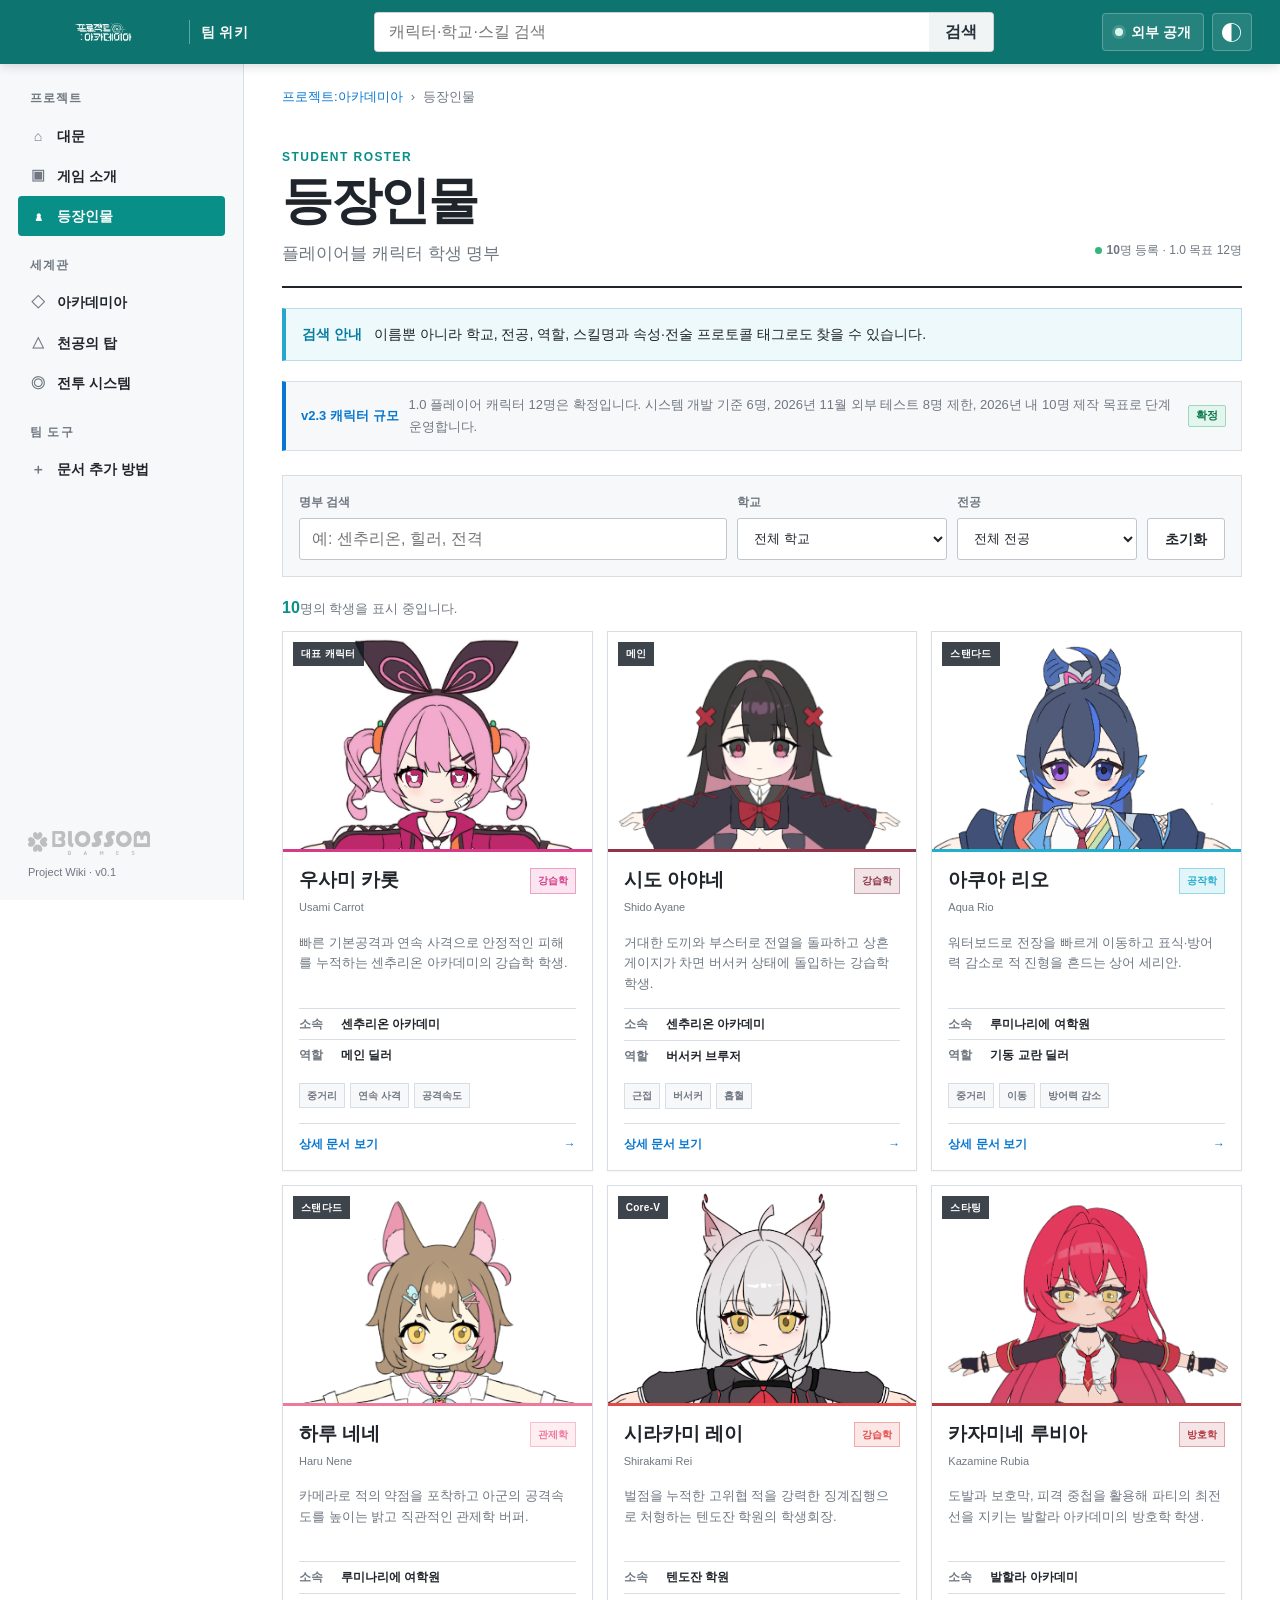
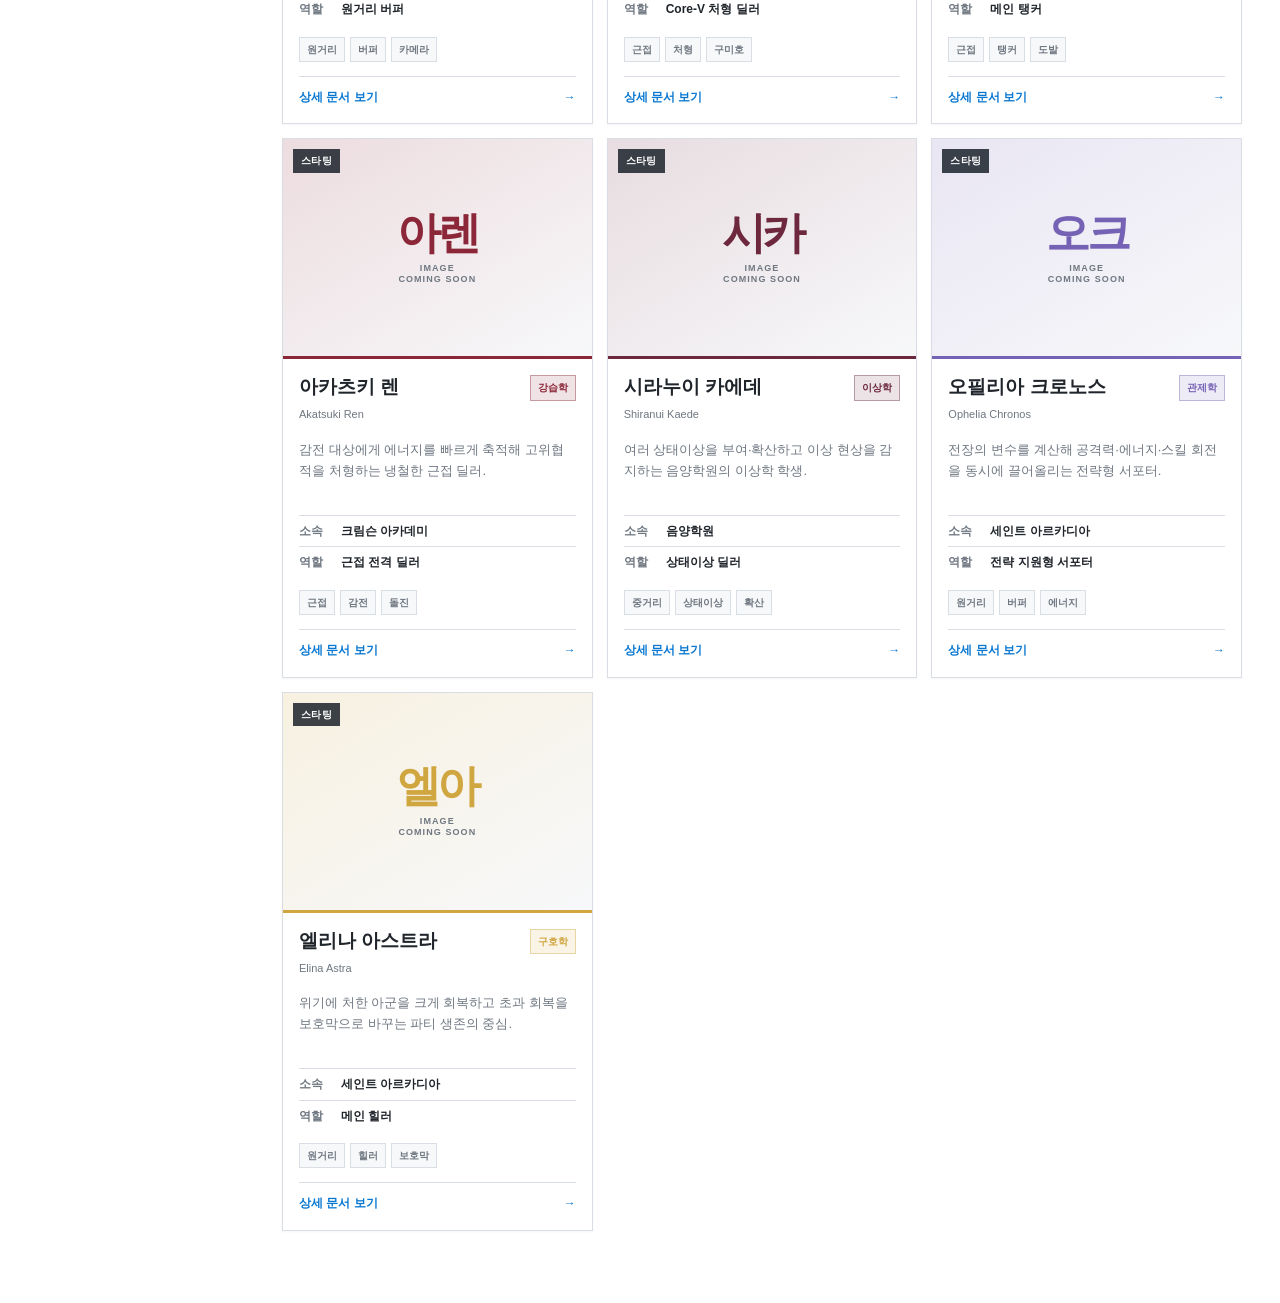
==== characters.html @ 2f18c238 "1" ====
<!doctype html>
<html lang="ko">
<head>
  <meta charset="utf-8"><meta name="viewport" content="width=device-width, initial-scale=1">
  <meta name="description" content="프로젝트: 아카데미아 플레이어블 캐릭터 학생 명부">
  <title>등장인물 — 프로젝트: 아카데미아 위키</title>
  <link rel="icon" href="ProAkaTitle_Kr.png">
  <link rel="stylesheet" href="assets/css/styles.css">
  <script defer src="assets/js/data.js"></script><script defer src="assets/js/app.js"></script>
</head>
<body data-page="characters">
  <a class="skip-link" href="#content">본문으로 건너뛰기</a>
  <header class="site-header"><div class="header-inner">
    <button class="icon-button menu-button" type="button" aria-label="메뉴 열기" aria-controls="sidebar" aria-expanded="false">☰</button>
    <a class="wordmark" href="index.html"><img src="ProAkaTitle_Kr.png" alt="프로젝트 아카데미아"><span>팀 위키</span></a>
    <form class="site-search" action="characters.html" role="search"><label class="sr-only" for="global-search">위키 검색</label><input id="global-search" name="q" type="search" placeholder="캐릭터·학교·스킬 검색"><button type="submit">검색</button></form>
    <div class="header-actions"><button class="mode-toggle" type="button" aria-pressed="false"><span class="mode-dot"></span><span class="mode-label">외부 공개</span></button><button class="icon-button theme-toggle" type="button" aria-label="화면 테마 변경">◐</button></div>
  </div></header>
  <div class="site-shell">
    <aside class="sidebar" id="sidebar"><nav aria-label="주요 문서">
      <p class="nav-heading">프로젝트</p><a class="nav-link" href="index.html"><span>⌂</span> 대문</a><a class="nav-link" href="index.html#game"><span>▣</span> 게임 소개</a><a class="nav-link active" href="characters.html"><span>♟</span> 등장인물</a>
      <p class="nav-heading">세계관</p><a class="nav-link" href="index.html#world"><span>◇</span> 아카데미아</a><a class="nav-link" href="index.html#tower"><span>△</span> 천공의 탑</a><a class="nav-link" href="index.html#systems"><span>◎</span> 전투 시스템</a>
      <p class="nav-heading">팀 도구</p><a class="nav-link internal-only" href="guide.html#internal"><span>⚙</span> 개발 자료 안내 <b>내부</b></a><a class="nav-link" href="guide.html"><span>＋</span> 문서 추가 방법</a>
    </nav><div class="sidebar-foot"><img src="BlossomGames_Logo.png" alt="Blossom Games"><span>Project Wiki · v0.1</span></div></aside>
    <main class="main" id="content"><div class="crumbs"><a href="index.html">프로젝트:아카데미아</a><span>›</span><span>등장인물</span></div>
      <article class="wiki-article"><header class="article-header"><div><span class="eyebrow">STUDENT ROSTER</span><h1>등장인물</h1><p class="lead">플레이어블 캐릭터 학생 명부</p></div><div class="article-meta"><span class="status-dot"></span><b id="roster-total">10</b>명 등록 · 1.0 목표 12명</div></header>
        <div class="notice notice-info"><strong>검색 안내</strong><span>이름뿐 아니라 학교, 전공, 역할, 스킬명과 속성·전술 프로토콜 태그로도 찾을 수 있습니다.</span></div>
        <div class="source-note"><b>v2.3 캐릭터 규모</b><span>1.0 플레이어 캐릭터 12명은 확정입니다. 시스템 개발 기준 6명, 2026년 11월 외부 테스트 8명 제한, 2026년 내 10명 제작 목표로 단계 운영합니다.</span><span class="design-status confirmed">확정</span></div>
        <section class="roster-tools" aria-label="학생 명부 필터">
          <label class="filter-search"><span>명부 검색</span><input id="roster-search" type="search" placeholder="예: 센추리온, 힐러, 전격"></label>
          <label><span>학교</span><select id="school-filter"><option value="">전체 학교</option></select></label>
          <label><span>전공</span><select id="major-filter"><option value="">전체 전공</option></select></label>
          <button id="filter-reset" class="button reset" type="button">초기화</button>
        </section>
        <div class="roster-summary"><b id="result-count">0</b>명의 학생을 표시 중입니다.</div>
        <section class="character-grid" id="character-grid" aria-live="polite"></section>
        <div class="empty-state" id="empty-state" hidden><strong>조건에 맞는 학생이 없습니다.</strong><span>검색어를 줄이거나 필터를 초기화해 주세요.</span></div>
      </article>
    </main>
  </div><div class="sidebar-scrim" hidden></div>
</body></html>
---- assets/css/styles.css ----
:root {
  color-scheme: light;
  --bg: #eef1f4;
  --paper: #ffffff;
  --paper-muted: #f7f8fa;
  --ink: #20252b;
  --muted: #6f7781;
  --line: #d9dee4;
  --line-strong: #bfc6ce;
  --brand: #078f88;
  --brand-dark: #08756f;
  --brand-soft: #e7f7f5;
  --blue: #0877d1;
  --cyan: #02bfd3;
  --warning: #b26a00;
  --shadow: 0 1px 2px rgb(15 23 42 / 8%), 0 8px 28px rgb(15 23 42 / 5%);
  --header-h: 64px;
  font-family: Pretendard, "Noto Sans KR", "Apple SD Gothic Neo", "Malgun Gothic", sans-serif;
}

:root[data-theme="dark"] {
  color-scheme: dark;
  --bg: #11161b;
  --paper: #1b2229;
  --paper-muted: #151b21;
  --ink: #edf3f7;
  --muted: #a3adb7;
  --line: #35404a;
  --line-strong: #4a5660;
  --brand: #10a89d;
  --brand-dark: #087c75;
  --brand-soft: #143936;
  --blue: #5caef0;
  --shadow: 0 12px 40px rgb(0 0 0 / 22%);
}

* { box-sizing: border-box; }
html { scroll-behavior: smooth; scroll-padding-top: calc(var(--header-h) + 18px); }
body { margin: 0; min-width: 320px; background: var(--bg); color: var(--ink); font-size: 16px; line-height: 1.72; }
a { color: var(--blue); text-decoration: none; }
a:hover { text-decoration: underline; }
button, input { font: inherit; }
img { max-width: 100%; }
.sr-only { position: absolute; width: 1px; height: 1px; padding: 0; margin: -1px; overflow: hidden; clip: rect(0,0,0,0); white-space: nowrap; border: 0; }
.skip-link { position: fixed; z-index: 100; left: 16px; top: -80px; padding: 10px 16px; background: var(--paper); color: var(--ink); border: 2px solid var(--brand); }
.skip-link:focus { top: 10px; }

.site-header { position: sticky; top: 0; z-index: 50; height: var(--header-h); background: #0d746f; color: white; box-shadow: 0 2px 10px rgb(10 30 40 / 16%); }
.header-inner { height: 100%; max-width: 1600px; margin: auto; display: flex; align-items: center; gap: 20px; padding: 0 28px; }
.wordmark { flex: 0 0 238px; display: flex; align-items: center; gap: 11px; color: white; font-size: 14px; font-weight: 800; letter-spacing: .02em; }
.wordmark:hover { text-decoration: none; }
.wordmark img { width: 150px; height: 44px; object-fit: contain; filter: brightness(0) invert(1); }
.wordmark span { padding-left: 11px; border-left: 1px solid rgb(255 255 255 / 35%); }
.site-search { flex: 1; max-width: 620px; margin: 0 auto; display: flex; height: 40px; border-radius: 4px; overflow: hidden; background: white; border: 1px solid rgb(0 0 0 / 18%); }
.site-search input { min-width: 0; flex: 1; border: 0; padding: 0 14px; background: white; color: #20252b; outline: 0; }
.site-search input:focus { box-shadow: inset 0 0 0 2px #40cfc7; }
.site-search button { border: 0; padding: 0 16px; background: #f1f4f5; color: #26323b; font-weight: 750; cursor: pointer; }
.header-actions { display: flex; align-items: center; gap: 8px; }
.icon-button, .mode-toggle { border: 1px solid rgb(255 255 255 / 25%); background: rgb(255 255 255 / 10%); color: white; height: 38px; border-radius: 4px; cursor: pointer; }
.icon-button { width: 40px; font-size: 21px; }
.mode-toggle { display: flex; align-items: center; gap: 8px; padding: 0 12px; font-size: 14px; font-weight: 750; white-space: nowrap; }
.mode-dot { width: 8px; height: 8px; border-radius: 50%; background: #d9f6ed; box-shadow: 0 0 0 3px rgb(255 255 255 / 15%); }
.mode-toggle[aria-pressed="true"] { background: #172332; border-color: #172332; }
.mode-toggle[aria-pressed="true"] .mode-dot { background: #ffb84c; }
.menu-button { display: none; }

.site-shell { max-width: 1600px; min-height: calc(100vh - var(--header-h)); margin: 0 auto; display: grid; grid-template-columns: 244px minmax(0, 1fr); background: var(--paper); box-shadow: var(--shadow); }
.sidebar { position: sticky; top: var(--header-h); align-self: start; height: calc(100vh - var(--header-h)); padding: 24px 18px 18px; background: var(--paper-muted); border-right: 1px solid var(--line); display: flex; flex-direction: column; overflow-y: auto; }
.nav-heading { margin: 19px 12px 7px; color: var(--muted); font-size: 12px; font-weight: 850; letter-spacing: .09em; text-transform: uppercase; }
.nav-heading:first-child { margin-top: 0; }
.nav-link { display: flex; align-items: center; gap: 10px; padding: 8px 11px; border-radius: 4px; color: var(--ink); font-size: 14px; font-weight: 650; }
.nav-link:hover { background: var(--brand-soft); color: var(--brand-dark); text-decoration: none; }
.nav-link.active { background: var(--brand); color: white; }
.nav-link span { width: 18px; text-align: center; color: var(--muted); }
.nav-link.active span { color: white; }
.nav-link b { margin-left: auto; font-size: 10px; color: #ce7900; }
.sidebar-foot { margin-top: auto; padding: 24px 10px 0; color: var(--muted); font-size: 11px; }
.sidebar-foot img { display: block; width: 122px; margin-bottom: 8px; filter: grayscale(1); opacity: .64; }
:root[data-theme="dark"] .sidebar-foot img { filter: grayscale(1) invert(1); }

.main { min-width: 0; padding: 22px 38px 72px; }
.crumbs { max-width: 1120px; margin: 0 auto 12px; display: flex; align-items: center; gap: 8px; color: var(--muted); font-size: 13px; }
.wiki-article { max-width: 1120px; margin: auto; }
.article-header { display: flex; align-items: flex-end; justify-content: space-between; gap: 20px; padding: 22px 0 18px; border-bottom: 2px solid var(--ink); }
.article-header h1 { margin: 2px 0 0; font-size: clamp(2rem, 4vw, 3.35rem); line-height: 1.15; letter-spacing: -.045em; }
.eyebrow, .section-kicker { color: var(--brand); font-size: 12px; font-weight: 900; letter-spacing: .12em; }
.lead { margin: 8px 0 0; color: var(--muted); font-size: 1.08rem; }
.article-meta { padding-bottom: 8px; color: var(--muted); font-size: 12px; white-space: nowrap; }
.status-dot { display: inline-block; width: 7px; height: 7px; margin-right: 5px; border-radius: 50%; background: #2cb979; }
.notice { margin: 20px 0; padding: 13px 16px; border: 1px solid #b8dce8; border-left: 4px solid #28a6cc; background: #eef9fc; display: flex; gap: 12px; font-size: 14px; }
:root[data-theme="dark"] .notice { background: #172c35; border-color: #345766; }
.notice strong { flex: 0 0 auto; color: #087da3; }

.home-grid { display: grid; grid-template-columns: minmax(0, 1fr) 310px; gap: 22px; align-items: stretch; margin-top: 24px; }
.feature-panel { min-height: 390px; padding: 40px; border: 1px solid #263d52; background: linear-gradient(135deg, #102435, #133e54 63%, #096c75); color: white; display: flex; flex-direction: column; justify-content: space-between; overflow: hidden; position: relative; }
.feature-panel::after { content: "A"; position: absolute; right: -25px; top: -86px; font: 900 330px/1 Arial; color: rgb(5 204 220 / 9%); transform: rotate(-8deg); }
.feature-copy { position: relative; z-index: 1; max-width: 620px; }
.feature-panel h2 { margin: 7px 0 16px; font-size: clamp(2rem, 4vw, 3.25rem); line-height: 1.1; letter-spacing: -.045em; }
.feature-panel p { max-width: 590px; margin: 0; color: #d8e9ee; }
.feature-actions { display: flex; gap: 10px; margin-top: 26px; }
.button { display: inline-flex; align-items: center; justify-content: center; min-height: 42px; padding: 0 17px; border-radius: 3px; font-weight: 800; font-size: 14px; }
.button:hover { text-decoration: none; }
.button.primary { background: #0dd1ca; color: #062f35; }
.button.quiet { border: 1px solid rgb(255 255 255 / 38%); color: white; }
.loop-card { position: relative; z-index: 1; display: grid; grid-template-columns: auto 1fr auto 1fr auto 1fr auto; align-items: center; gap: 8px; padding-top: 24px; color: #b8dce4; font-size: 11px; font-weight: 800; letter-spacing: .04em; }
.loop-card i { height: 1px; background: rgb(255 255 255 / 25%); }
.game-infobox { border: 1px solid var(--line-strong); background: var(--paper); align-self: stretch; }
.infobox-title { padding: 13px; background: var(--brand); color: white; font-size: 18px; font-weight: 850; text-align: center; }
.title-logo-wrap { height: 154px; display: grid; place-items: center; padding: 20px; background: linear-gradient(145deg, #101923, #092f47); border-bottom: 1px solid var(--line); }
.title-logo-wrap img { max-height: 115px; object-fit: contain; }
.compact-info { margin: 0; }
.compact-info div { display: grid; grid-template-columns: 82px 1fr; border-bottom: 1px solid var(--line); }
.compact-info div:last-child { border-bottom: 0; }
.compact-info dt, .compact-info dd { margin: 0; padding: 10px 11px; font-size: 13px; line-height: 1.45; }
.compact-info dt { background: var(--paper-muted); font-weight: 800; text-align: center; }
.compact-info dd { border-left: 1px solid var(--line); }
.tag { display: inline-block; padding: 2px 7px; border-radius: 99px; font-size: 11px; font-weight: 800; }
.tag.amber { background: #fff0d4; color: #9a5a00; }
.design-status { display: inline-flex; align-items: center; min-height: 22px; padding: 2px 7px; border: 1px solid transparent; border-radius: 2px; font-size: 11px; font-weight: 850; line-height: 1.2; white-space: nowrap; vertical-align: middle; }
.design-status.confirmed { background: #e3f6ed; border-color: #9fd6bd; color: #08764e; }
.design-status.proposed { background: #e8f1fc; border-color: #aacbed; color: #21659d; }
.design-status.validation { background: #fff3d9; border-color: #eac77f; color: #956000; }
.design-status.followup { background: #f2ebfa; border-color: #cdb6e6; color: #75469e; }
.design-status.art { background: #fbe8ef; border-color: #e8b4c8; color: #a13c65; }
.design-status.tbd, .tbd-value { background: #eceff2; border: 1px solid #cbd1d7; color: #5f6871; }
.tbd-value { display: inline-block; padding: 1px 6px; border-radius: 2px; font-size: 11px; font-weight: 850; letter-spacing: .04em; }
:root[data-theme="dark"] .design-status.confirmed { background: #163c30; border-color: #286b53; color: #79d7ae; }
:root[data-theme="dark"] .design-status.proposed { background: #182f45; border-color: #315a7c; color: #88bee7; }
:root[data-theme="dark"] .design-status.validation { background: #41351e; border-color: #705a2e; color: #ebc575; }
:root[data-theme="dark"] .design-status.followup { background: #322640; border-color: #5b4375; color: #c2a3df; }
:root[data-theme="dark"] .design-status.art { background: #432332; border-color: #75405a; color: #e8a2bf; }
:root[data-theme="dark"] .design-status.tbd, :root[data-theme="dark"] .tbd-value { background: #2a323a; border-color: #4c5660; color: #b6c0c9; }

.article-section { padding-top: 28px; }
.article-section > h2 { margin: 0 0 16px; padding: 0 0 9px; border-bottom: 1px solid var(--line-strong); font-size: 1.55rem; line-height: 1.3; }
.article-section > h2 span { color: var(--brand); }
.article-section p { max-width: 860px; }
blockquote { margin: 20px 0; padding: 15px 20px; border-left: 4px solid var(--brand); background: var(--paper-muted); color: var(--muted); }
.system-grid { display: grid; grid-template-columns: repeat(4, 1fr); gap: 10px; }
.system-grid-wide { grid-template-columns: repeat(3, 1fr); }
.system-card { min-height: 145px; padding: 19px; border: 1px solid var(--line); border-top: 3px solid var(--brand); background: var(--paper); }
.system-card b { font-size: 16px; }
.system-card p { margin: 9px 0 0; color: var(--muted); font-size: 14px; line-height: 1.6; }
.system-card .design-status { margin-top: 14px; }
.internal-note { margin-top: 16px; padding: 15px 18px; border: 1px dashed #d59637; background: #fff9ec; }
:root[data-theme="dark"] .internal-note { background: #34291a; }
.internal-note strong { color: var(--warning); }
.internal-note p { margin: 4px 0 0; font-size: 14px; }
.wiki-table-wrap { overflow-x: auto; }
.wiki-table { width: 100%; border-collapse: collapse; font-size: 14px; }
.wiki-table th, .wiki-table td { border: 1px solid var(--line); padding: 10px 12px; text-align: left; }
.wiki-table th { background: var(--paper-muted); font-weight: 800; }
.wiki-table td:first-child { width: 170px; font-weight: 700; }
.portal-grid { display: grid; grid-template-columns: 1fr 1fr; gap: 12px; }
.portal-grid a { min-height: 130px; padding: 20px; border: 1px solid var(--line); color: var(--ink); display: flex; flex-direction: column; }
.portal-grid a:hover { border-color: var(--brand); background: var(--brand-soft); text-decoration: none; }
.portal-grid strong { font-size: 18px; }
.portal-grid span { color: var(--muted); font-size: 14px; }
.portal-grid em { margin-top: auto; color: var(--blue); font-size: 13px; font-style: normal; font-weight: 800; }
.operation-flow { display: grid; grid-template-columns: 1fr auto 1fr auto 1fr auto 1fr; gap: 10px; align-items: stretch; margin: 12px 0 20px; }
.operation-flow > div { min-width: 0; padding: 15px; border: 1px solid var(--line); border-top: 3px solid var(--cyan); background: var(--paper-muted); }
.operation-flow b, .operation-flow span { display: block; }
.operation-flow b { margin-bottom: 5px; font-size: 15px; }
.operation-flow span { color: var(--muted); font-size: 12px; line-height: 1.5; }
.operation-flow > i { align-self: center; color: var(--brand); font-style: normal; font-weight: 900; }
.status-legend { display: grid; grid-template-columns: repeat(3, 1fr); gap: 8px; margin: 12px 0 20px; }
.status-legend > span { display: flex; align-items: center; gap: 8px; min-width: 0; padding: 9px; border: 1px solid var(--line); background: var(--paper-muted); color: var(--muted); font-size: 12px; }
.source-note { margin: 14px 0 20px; padding: 12px 15px; border: 1px solid var(--line); border-left: 4px solid var(--blue); background: var(--paper-muted); display: flex; align-items: center; gap: 10px; font-size: 13px; }
.source-note b { flex: 0 0 auto; color: var(--blue); }
.source-note span:not(.design-status) { color: var(--muted); }
.field-help { color: var(--muted); font-size: 12px; line-height: 1.6; }
.internal-only { display: none !important; }
.internal-mode .internal-only { display: flex !important; }
.internal-mode tr.internal-only { display: table-row !important; }
.internal-mode .compact-info div.internal-only { display: grid !important; }

/* Student roster */
.roster-tools { margin-top: 24px; padding: 16px; display: grid; grid-template-columns: minmax(220px, 1fr) 210px 180px auto; gap: 10px; align-items: end; border: 1px solid var(--line); background: var(--paper-muted); }
.roster-tools label { display: grid; gap: 5px; }
.roster-tools label > span { color: var(--muted); font-size: 12px; font-weight: 800; }
.roster-tools input, .roster-tools select { width: 100%; height: 42px; border: 1px solid var(--line-strong); border-radius: 3px; padding: 0 12px; background: var(--paper); color: var(--ink); }
.roster-tools input:focus, .roster-tools select:focus { outline: 2px solid color-mix(in srgb, var(--brand), transparent 55%); border-color: var(--brand); }
.button.reset { height: 42px; border: 1px solid var(--line-strong); background: var(--paper); color: var(--ink); cursor: pointer; }
.roster-summary { margin: 17px 0 10px; color: var(--muted); font-size: 13px; }
.roster-summary b { color: var(--brand); font-size: 16px; }
.character-grid { display: grid; grid-template-columns: repeat(3, minmax(0, 1fr)); gap: 14px; }
.character-card { min-width: 0; border: 1px solid var(--line); background: var(--paper); display: flex; flex-direction: column; box-shadow: 0 1px 2px rgb(15 23 42 / 4%); transition: transform .16s ease, box-shadow .16s ease, border-color .16s ease; }
.character-card:hover { transform: translateY(-2px); border-color: var(--character-color); box-shadow: var(--shadow); }
.character-visual { position: relative; height: 220px; display: grid; place-items: end center; overflow: hidden; background: linear-gradient(150deg, color-mix(in srgb, var(--character-color), white 84%), var(--paper-muted)); border-bottom: 3px solid var(--character-color); }
:root[data-theme="dark"] .character-visual { background: linear-gradient(150deg, color-mix(in srgb, var(--character-color), #161c22 70%), #151b21); }
.card-portrait { width: 100%; height: 100%; object-fit: contain; object-position: center bottom; transition: transform .2s ease; }
.character-card:hover .card-portrait { transform: scale(1.025); }
.rarity-badge { position: absolute; left: 10px; top: 10px; padding: 3px 8px; background: rgb(20 28 36 / 82%); color: white; font-size: 10px; font-weight: 850; letter-spacing: .03em; }
.portrait-placeholder { display: grid; place-items: center; align-content: center; gap: 8px; color: var(--character-color); }
.portrait-placeholder b { font-size: 44px; line-height: 1; letter-spacing: -.08em; }
.portrait-placeholder span { color: var(--muted); font: 800 9px/1.25 Arial; letter-spacing: .12em; text-align: center; }
.character-card-body { flex: 1; padding: 16px; display: flex; flex-direction: column; }
.character-card-head { display: flex; gap: 10px; justify-content: space-between; align-items: start; }
.character-card-head h2 { margin: 0; color: var(--ink); font-size: 19px; line-height: 1.25; }
.character-card-head a:hover { text-decoration-color: var(--character-color); }
.character-card-head div > span { color: var(--muted); font-size: 11px; }
.role-chip { flex: 0 0 auto; padding: 3px 7px; background: color-mix(in srgb, var(--character-color), transparent 87%); color: var(--character-color); border: 1px solid color-mix(in srgb, var(--character-color), transparent 60%); font-size: 10px; font-weight: 850; }
.character-card-body > p { color: var(--muted); font-size: 13px; line-height: 1.6; min-height: 62px; }
.character-card dl { margin: 0 0 12px; font-size: 12px; }
.character-card dl div { display: flex; border-top: 1px solid var(--line); padding: 5px 0; }
.character-card dt { flex: 0 0 42px; color: var(--muted); font-weight: 800; }
.character-card dd { margin: 0; font-weight: 700; }
.tag-row { display: flex; flex-wrap: wrap; gap: 5px; margin-bottom: 14px; }
.tag-row span, .synergy-row span { padding: 3px 7px; background: var(--paper-muted); border: 1px solid var(--line); color: var(--muted); font-size: 10px; font-weight: 750; }
.card-link { margin-top: auto; padding-top: 10px; border-top: 1px solid var(--line); font-size: 12px; font-weight: 800; }
.card-link b { float: right; }
.empty-state { padding: 64px 20px; border: 1px dashed var(--line-strong); text-align: center; background: var(--paper-muted); }
.empty-state strong, .empty-state span { display: block; }
.empty-state span { color: var(--muted); font-size: 14px; }

/* Character article */
.character-title h1 { color: var(--ink); }
.character-quote { margin-top: 20px; color: var(--ink); font-size: 18px; font-weight: 700; }
.character-layout { display: grid; grid-template-columns: minmax(0, 1fr) 310px; gap: 28px; align-items: start; }
.character-copy { min-width: 0; }
.character-infobox { grid-column: 2; grid-row: 1; margin-top: 28px; border: 1px solid var(--line-strong); background: var(--paper); }
.infobox-name { padding: 13px 14px; display: flex; justify-content: space-between; align-items: baseline; gap: 8px; background: var(--character-color); color: white; }
.infobox-name strong { font-size: 18px; }
.infobox-name span { font-size: 10px; opacity: .8; }
.portrait-frame { height: 370px; display: grid; place-items: end center; overflow: hidden; background: linear-gradient(155deg, color-mix(in srgb, var(--character-color), white 86%), var(--paper-muted)); border-bottom: 1px solid var(--line); }
:root[data-theme="dark"] .portrait-frame { background: linear-gradient(155deg, color-mix(in srgb, var(--character-color), #161c22 68%), #151b21); }
.detail-portrait { width: 100%; height: 100%; object-fit: contain; object-position: center bottom; }
.toc-box { margin-top: 28px; padding: 14px 18px; border: 1px solid var(--line); background: var(--paper-muted); }
.toc-box strong { display: block; margin-bottom: 5px; }
.toc-box ol { margin: 0; padding-left: 22px; column-count: 2; column-gap: 28px; font-size: 13px; }
.toc-box li { break-inside: avoid; margin: 2px 0; }
.profile-facts { display: grid; grid-template-columns: 1fr 1fr; border: 1px solid var(--line); }
.profile-facts div { display: grid; grid-template-columns: 90px 1fr; min-height: 44px; border-bottom: 1px solid var(--line); }
.profile-facts div:nth-child(odd) { border-right: 1px solid var(--line); }
.profile-facts div:nth-last-child(-n+2) { border-bottom: 0; }
.profile-facts span, .profile-facts b { padding: 8px 10px; }
.profile-facts span { background: var(--paper-muted); color: var(--muted); font-size: 12px; font-weight: 800; }
.profile-facts b { border-left: 1px solid var(--line); font-size: 13px; }
.color-palette { display: grid; grid-template-columns: repeat(5, minmax(0, 1fr)); gap: 7px; max-width: 620px; }
.color-palette > span { min-width: 0; border: 1px solid var(--line); background: var(--paper); }
.color-palette i { display: block; height: 48px; background: var(--swatch); border-bottom: 1px solid var(--line); }
.color-palette b { display: block; overflow: hidden; padding: 5px; color: var(--muted); font: 700 10px/1.2 "Cascadia Code", Consolas, monospace; text-align: center; text-overflow: ellipsis; }
.compact-palette { display: flex; gap: 3px; }
.compact-palette > span { flex: 1; border: 0; }
.compact-palette i { width: 100%; height: 18px; border: 1px solid rgb(0 0 0 / 18%); }
.palette-info-row dd { padding-top: 12px; padding-bottom: 12px; }
.article-section h3 { margin: 23px 0 7px; font-size: 1.1rem; }
.article-section h3::before { content: ""; display: inline-block; width: 4px; height: 16px; margin: 0 8px -2px 0; background: var(--brand); }
.article-section ul { padding-left: 22px; }
.combat-summary { margin-bottom: 14px; padding: 15px 18px; border-left: 4px solid var(--brand); background: var(--brand-soft); }
.combat-summary span { color: var(--brand-dark); font-size: 12px; font-weight: 900; letter-spacing: .04em; }
.combat-summary p { margin: 4px 0 0; font-size: 14px; }
.notice-compact { margin: 12px 0; padding: 10px 13px; font-size: 12px; }
.skill-list { display: grid; gap: 10px; }
.skill-card { display: grid; grid-template-columns: 92px 1fr; border: 1px solid var(--line); background: var(--paper); }
.skill-type { display: grid; place-items: center; min-height: 145px; padding: 12px; background: var(--paper-muted); color: var(--brand); border-right: 1px solid var(--line); font-size: 12px; font-weight: 900; text-align: center; }
.skill-card > div:last-child { padding: 15px 18px; }
.skill-card h3 { margin: 0; font-size: 18px; }
.skill-card h3::before { display: none; }
.skill-trigger { display: inline-block; margin-top: 3px; color: var(--muted); font-size: 11px; font-weight: 750; }
.skill-card p { margin: 8px 0; font-size: 14px; }
.skill-card ul { display: flex; flex-wrap: wrap; gap: 5px; margin: 0; padding: 0; list-style: none; }
.skill-card li { padding: 2px 7px; border: 1px solid var(--line); background: var(--paper-muted); color: var(--muted); font-size: 10px; }
.synergy-row { display: flex; flex-wrap: wrap; gap: 7px; }
.synergy-row span { padding: 5px 10px; color: var(--brand-dark); border-color: color-mix(in srgb, var(--brand), transparent 55%); background: var(--brand-soft); font-size: 12px; }
.pros-cons { display: grid; grid-template-columns: 1fr 1fr; gap: 10px; }
.pros-cons > div { padding: 15px 18px; border: 1px solid var(--line); }
.pros-cons > div:first-child { border-top: 3px solid #168c68; }
.pros-cons > div:last-child { border-top: 3px solid #c95656; }
.pros-cons ul { margin-bottom: 0; }
.internal-section { display: none; flex-direction: column; }
.resource-status { display: flex; flex-wrap: wrap; gap: 8px; margin: 3px 0 14px; }
.resource-status > div { display: flex; align-items: center; gap: 9px; padding: 8px 11px; border: 1px solid var(--line); background: var(--paper-muted); }
.resource-status > div > span:first-child { color: var(--muted); font-size: 11px; font-weight: 800; }
.resource-overview { display: grid; grid-template-columns: 1fr 1fr; gap: 10px; margin: 16px 0; }
.resource-overview > div { padding: 15px; border: 1px solid var(--line); background: var(--paper-muted); }
.resource-overview p { margin: 5px 0 0; color: var(--muted); font-size: 13px; line-height: 1.6; }
.resource-table .wiki-table { min-width: 660px; }
.deliverable-grid { display: grid; grid-template-columns: 1fr 1fr; gap: 7px; }
.deliverable-grid span { position: relative; padding: 10px 12px 10px 33px; border: 1px solid var(--line); background: var(--paper-muted); font-size: 12px; font-weight: 700; }
.deliverable-grid span::before { content: "✓"; position: absolute; left: 11px; color: var(--brand); font-weight: 900; }
.related-links { display: flex; flex-wrap: wrap; gap: 8px; }
.related-links a { padding: 6px 11px; border: 1px solid var(--line); background: var(--paper-muted); font-size: 13px; font-weight: 700; }

/* Editor guide */
code, pre { font-family: "Cascadia Code", Consolas, monospace; }
code { padding: 1px 5px; border-radius: 3px; background: var(--paper-muted); color: #c63d68; font-size: .9em; }
pre { overflow-x: auto; margin: 12px 0; padding: 20px; border: 1px solid var(--line); background: #111a23; color: #d7e3eb; font-size: 13px; line-height: 1.6; }
pre code { padding: 0; background: none; color: inherit; }
.steps { margin: 0; padding: 0; list-style: none; counter-reset: steps; }
.steps li { counter-increment: steps; position: relative; min-height: 64px; padding: 12px 12px 12px 58px; border-bottom: 1px solid var(--line); }
.steps li::before { content: counter(steps); position: absolute; left: 8px; top: 12px; width: 32px; height: 32px; display: grid; place-items: center; border-radius: 50%; background: var(--brand); color: white; font-weight: 900; }
.steps b, .steps span { display: block; }
.steps span { color: var(--muted); font-size: 14px; }
.scope-grid { display: grid; grid-template-columns: 1fr 1fr; gap: 12px; }
.scope-grid > div { padding: 20px; border: 1px solid var(--line); }
.scope-grid b { display: block; margin-top: 8px; font-size: 18px; }
.scope-grid p { margin-bottom: 0; color: var(--muted); font-size: 14px; }
.scope { display: inline-block; padding: 3px 8px; font-size: 10px; font-weight: 900; letter-spacing: .08em; }
.scope.public { background: var(--brand-soft); color: var(--brand-dark); }
.scope.internal { background: #fff0d4; color: #965800; }
.notice-warning { border-color: #efd08f; border-left-color: #d58c1d; background: #fff8e9; }
:root[data-theme="dark"] .notice-warning { background: #34291a; border-color: #6d552f; }
.notice-warning strong { color: #aa6500; }
.file-tree { padding: 18px 22px; border: 1px solid var(--line); background: var(--paper-muted); font-family: "Cascadia Code", Consolas, monospace; font-size: 13px; }
.file-tree span { display: block; }
.file-tree em { color: var(--muted); font-family: inherit; font-style: normal; }

@media (max-width: 980px) {
  .header-inner { padding: 0 14px; gap: 10px; }
  .wordmark { flex-basis: auto; }
  .wordmark span { display: none; }
  .menu-button { display: block; }
  .site-shell { display: block; }
  .sidebar { position: fixed; z-index: 60; top: var(--header-h); bottom: 0; left: 0; width: 270px; height: auto; transform: translateX(-105%); transition: transform .2s ease; box-shadow: 12px 0 32px rgb(0 0 0 / 18%); }
  .menu-open .sidebar { transform: translateX(0); }
  .sidebar-scrim { position: fixed; z-index: 55; inset: var(--header-h) 0 0; background: rgb(0 0 0 / 38%); }
  .main { padding: 18px 24px 60px; }
  .home-grid { grid-template-columns: 1fr; }
  .game-infobox { display: grid; grid-template-columns: 220px 1fr; }
  .infobox-title { grid-column: 1 / -1; }
  .title-logo-wrap { height: 100%; }
  .system-grid { grid-template-columns: 1fr 1fr; }
  .system-grid-wide { grid-template-columns: 1fr 1fr; }
  .operation-flow { grid-template-columns: 1fr 1fr; }
  .operation-flow > i { display: none; }
  .status-legend { grid-template-columns: 1fr 1fr; }
  .roster-tools { grid-template-columns: 1fr 1fr; }
  .character-grid { grid-template-columns: 1fr 1fr; }
  .character-layout { display: flex; flex-direction: column; }
  .character-infobox { order: -1; width: min(100%, 520px); margin: 24px auto 0; }
  .portrait-frame { height: 440px; }
}

@media (max-width: 680px) {
  :root { --header-h: 106px; }
  body { font-size: 16px; }
  .site-header { height: auto; min-height: var(--header-h); }
  .header-inner { min-height: var(--header-h); flex-wrap: wrap; padding-bottom: 8px; }
  .wordmark img { width: 115px; height: 36px; }
  .site-search { order: 5; flex-basis: 100%; max-width: none; height: 38px; }
  .mode-toggle { width: 40px; padding: 0; justify-content: center; }
  .mode-label { display: none; }
  .main { padding: 12px 14px 48px; }
  .article-header { align-items: flex-start; }
  .article-header h1 { font-size: 2rem; }
  .article-meta { display: none; }
  .notice { display: block; }
  .notice strong { display: block; margin-bottom: 3px; }
  .feature-panel { min-height: 430px; padding: 25px 22px; }
  .feature-panel h2 { font-size: 2.3rem; }
  .feature-actions { flex-direction: column; align-items: stretch; }
  .loop-card { grid-template-columns: 1fr 1fr; gap: 6px; }
  .loop-card i { display: none; }
  .game-infobox { display: block; }
  .system-grid, .portal-grid { grid-template-columns: 1fr; }
  .system-grid-wide, .operation-flow, .status-legend, .resource-overview, .deliverable-grid { grid-template-columns: 1fr; }
  .system-card { min-height: auto; }
  .roster-tools, .character-grid, .profile-facts, .pros-cons, .scope-grid { grid-template-columns: 1fr; }
  .roster-tools { padding: 12px; }
  .character-visual { height: 280px; }
  .profile-facts div, .profile-facts div:nth-child(odd) { border-right: 0; border-bottom: 1px solid var(--line); }
  .profile-facts div:last-child { border-bottom: 0; }
  .toc-box ol { column-count: 1; }
  .skill-card { grid-template-columns: 66px 1fr; }
  .skill-type { min-height: 130px; }
  .skill-card > div:last-child { padding: 13px; }
  .source-note { align-items: flex-start; flex-wrap: wrap; }
  .color-palette { gap: 4px; }
  .color-palette i { height: 38px; }
  .color-palette b { font-size: 9px; }
  .portrait-frame { height: 350px; }
}

@media (prefers-reduced-motion: reduce) {
  * { scroll-behavior: auto !important; transition: none !important; }
}
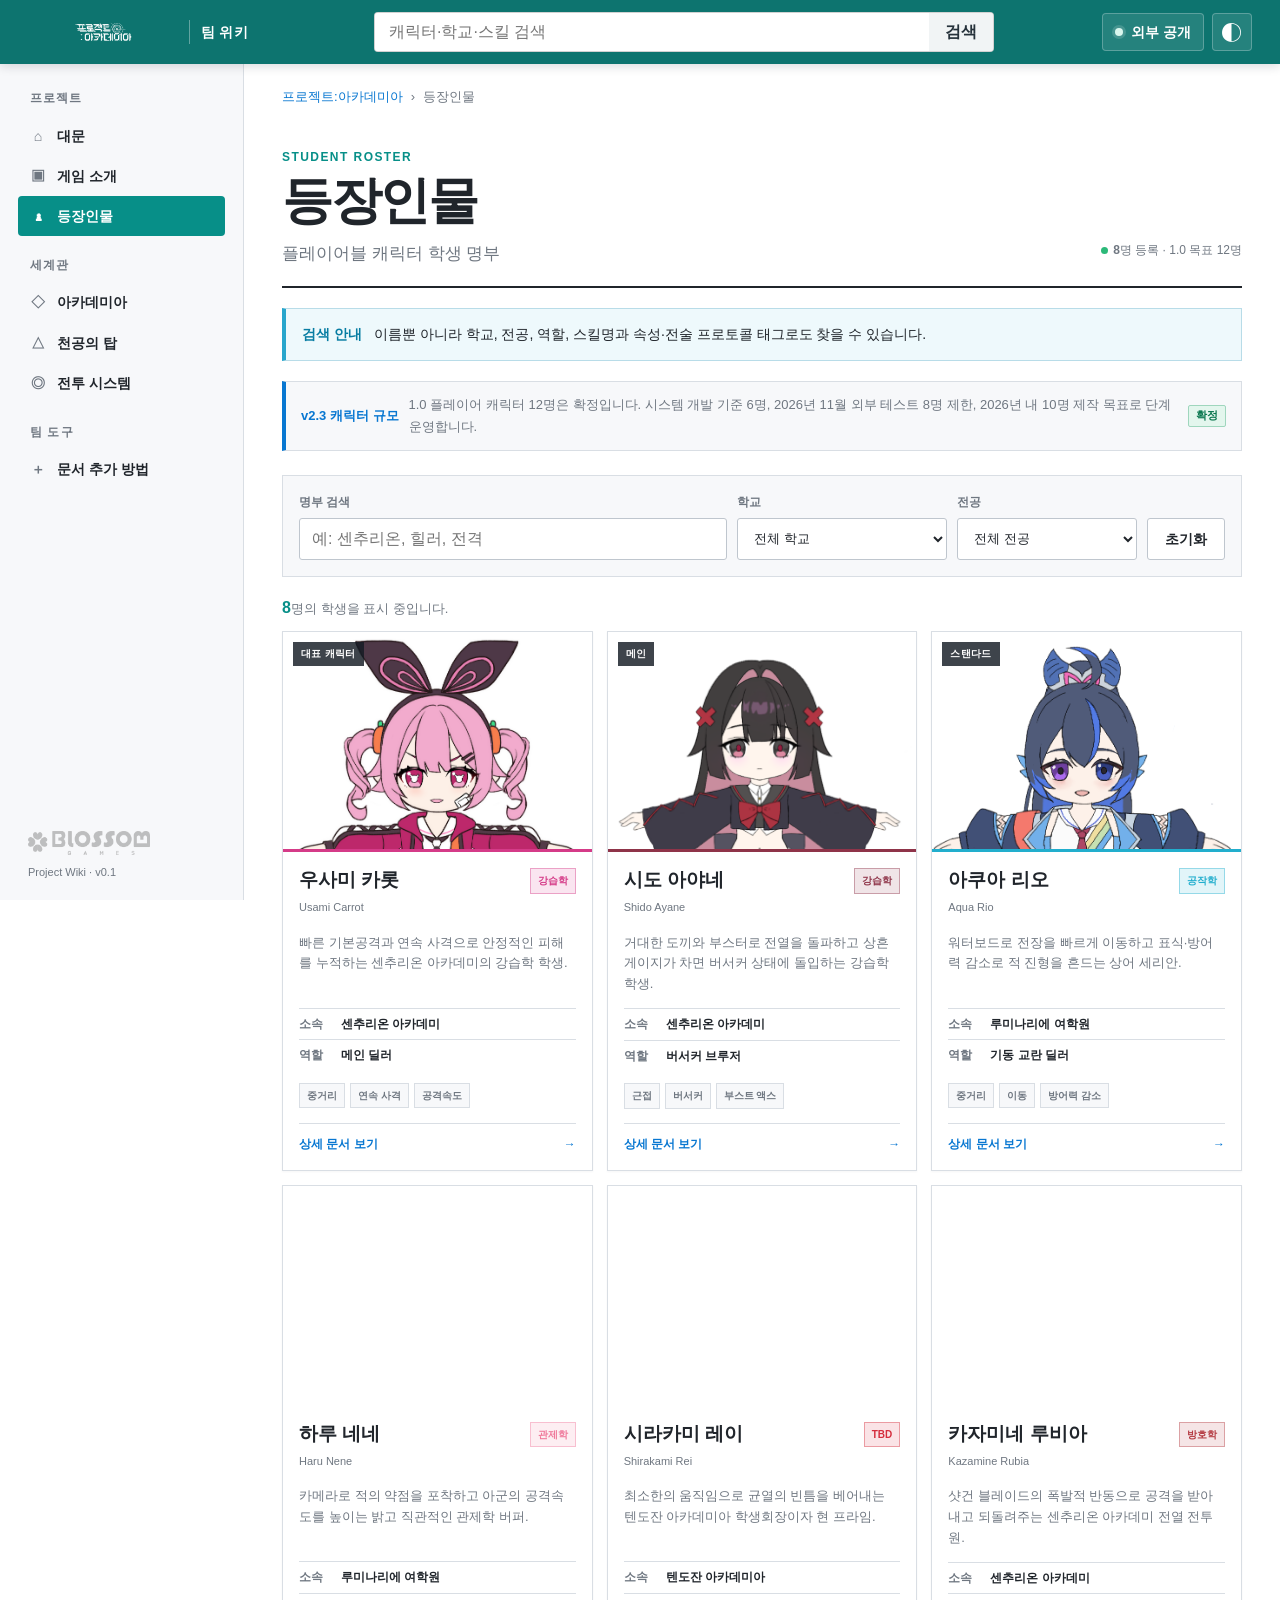
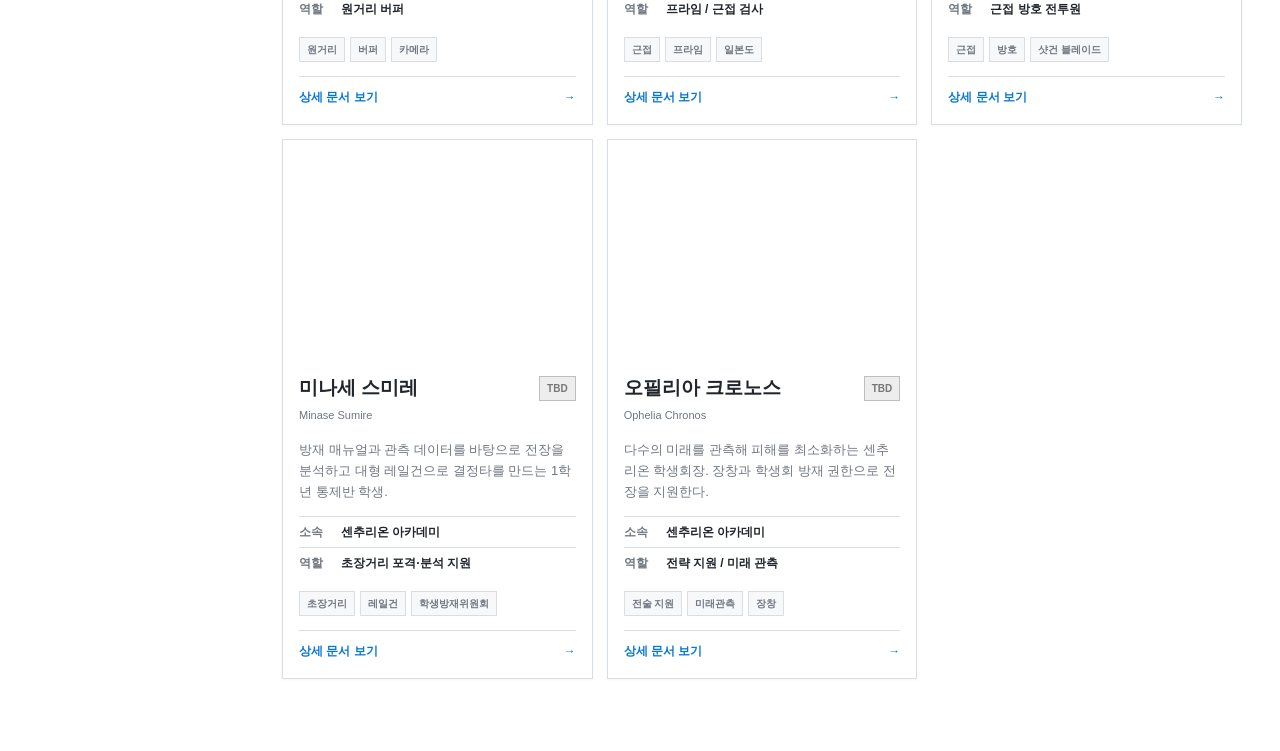
==== commit 1fabbcbe: "1" ====
--- a/characters.html
+++ b/characters.html
@@ -23,7 +23,7 @@
       <p class="nav-heading">팀 도구</p><a class="nav-link internal-only" href="guide.html#internal"><span>⚙</span> 개발 자료 안내 <b>내부</b></a><a class="nav-link" href="guide.html"><span>＋</span> 문서 추가 방법</a>
     </nav><div class="sidebar-foot"><img src="BlossomGames_Logo.png" alt="Blossom Games"><span>Project Wiki · v0.1</span></div></aside>
     <main class="main" id="content"><div class="crumbs"><a href="index.html">프로젝트:아카데미아</a><span>›</span><span>등장인물</span></div>
-      <article class="wiki-article"><header class="article-header"><div><span class="eyebrow">STUDENT ROSTER</span><h1>등장인물</h1><p class="lead">플레이어블 캐릭터 학생 명부</p></div><div class="article-meta"><span class="status-dot"></span><b id="roster-total">10</b>명 등록 · 1.0 목표 12명</div></header>
+      <article class="wiki-article"><header class="article-header"><div><span class="eyebrow">STUDENT ROSTER</span><h1>등장인물</h1><p class="lead">플레이어블 캐릭터 학생 명부</p></div><div class="article-meta"><span class="status-dot"></span><b id="roster-total">8</b>명 등록 · 1.0 목표 12명</div></header>
         <div class="notice notice-info"><strong>검색 안내</strong><span>이름뿐 아니라 학교, 전공, 역할, 스킬명과 속성·전술 프로토콜 태그로도 찾을 수 있습니다.</span></div>
         <div class="source-note"><b>v2.3 캐릭터 규모</b><span>1.0 플레이어 캐릭터 12명은 확정입니다. 시스템 개발 기준 6명, 2026년 11월 외부 테스트 8명 제한, 2026년 내 10명 제작 목표로 단계 운영합니다.</span><span class="design-status confirmed">확정</span></div>
         <section class="roster-tools" aria-label="학생 명부 필터">
--- a/assets/css/styles.css
+++ b/assets/css/styles.css
@@ -247,6 +247,13 @@
 .article-section h3 { margin: 23px 0 7px; font-size: 1.1rem; }
 .article-section h3::before { content: ""; display: inline-block; width: 4px; height: 16px; margin: 0 8px -2px 0; background: var(--brand); }
 .article-section ul { padding-left: 22px; }
+.keyword-row { display: flex; flex-wrap: wrap; gap: 7px; }
+.keyword-row span { padding: 5px 9px; border: 1px solid color-mix(in srgb, var(--brand), transparent 58%); background: var(--brand-soft); color: var(--brand-dark); font-size: 12px; font-weight: 800; }
+.history-group { margin-top: 18px; padding: 1px 18px 8px; border-left: 3px solid var(--line-strong); background: color-mix(in srgb, var(--paper-muted), transparent 28%); }
+.history-group + .history-group { margin-top: 24px; }
+.history-entry { padding: 10px 0; border-top: 1px solid var(--line); }
+.history-entry h4 { display: flex; flex-wrap: wrap; align-items: center; gap: 8px; margin: 0 0 5px; font-size: 14px; }
+.history-entry p { margin: 0; font-size: 14px; line-height: 1.72; }
 .combat-summary { margin-bottom: 14px; padding: 15px 18px; border-left: 4px solid var(--brand); background: var(--brand-soft); }
 .combat-summary span { color: var(--brand-dark); font-size: 12px; font-weight: 900; letter-spacing: .04em; }
 .combat-summary p { margin: 4px 0 0; font-size: 14px; }
